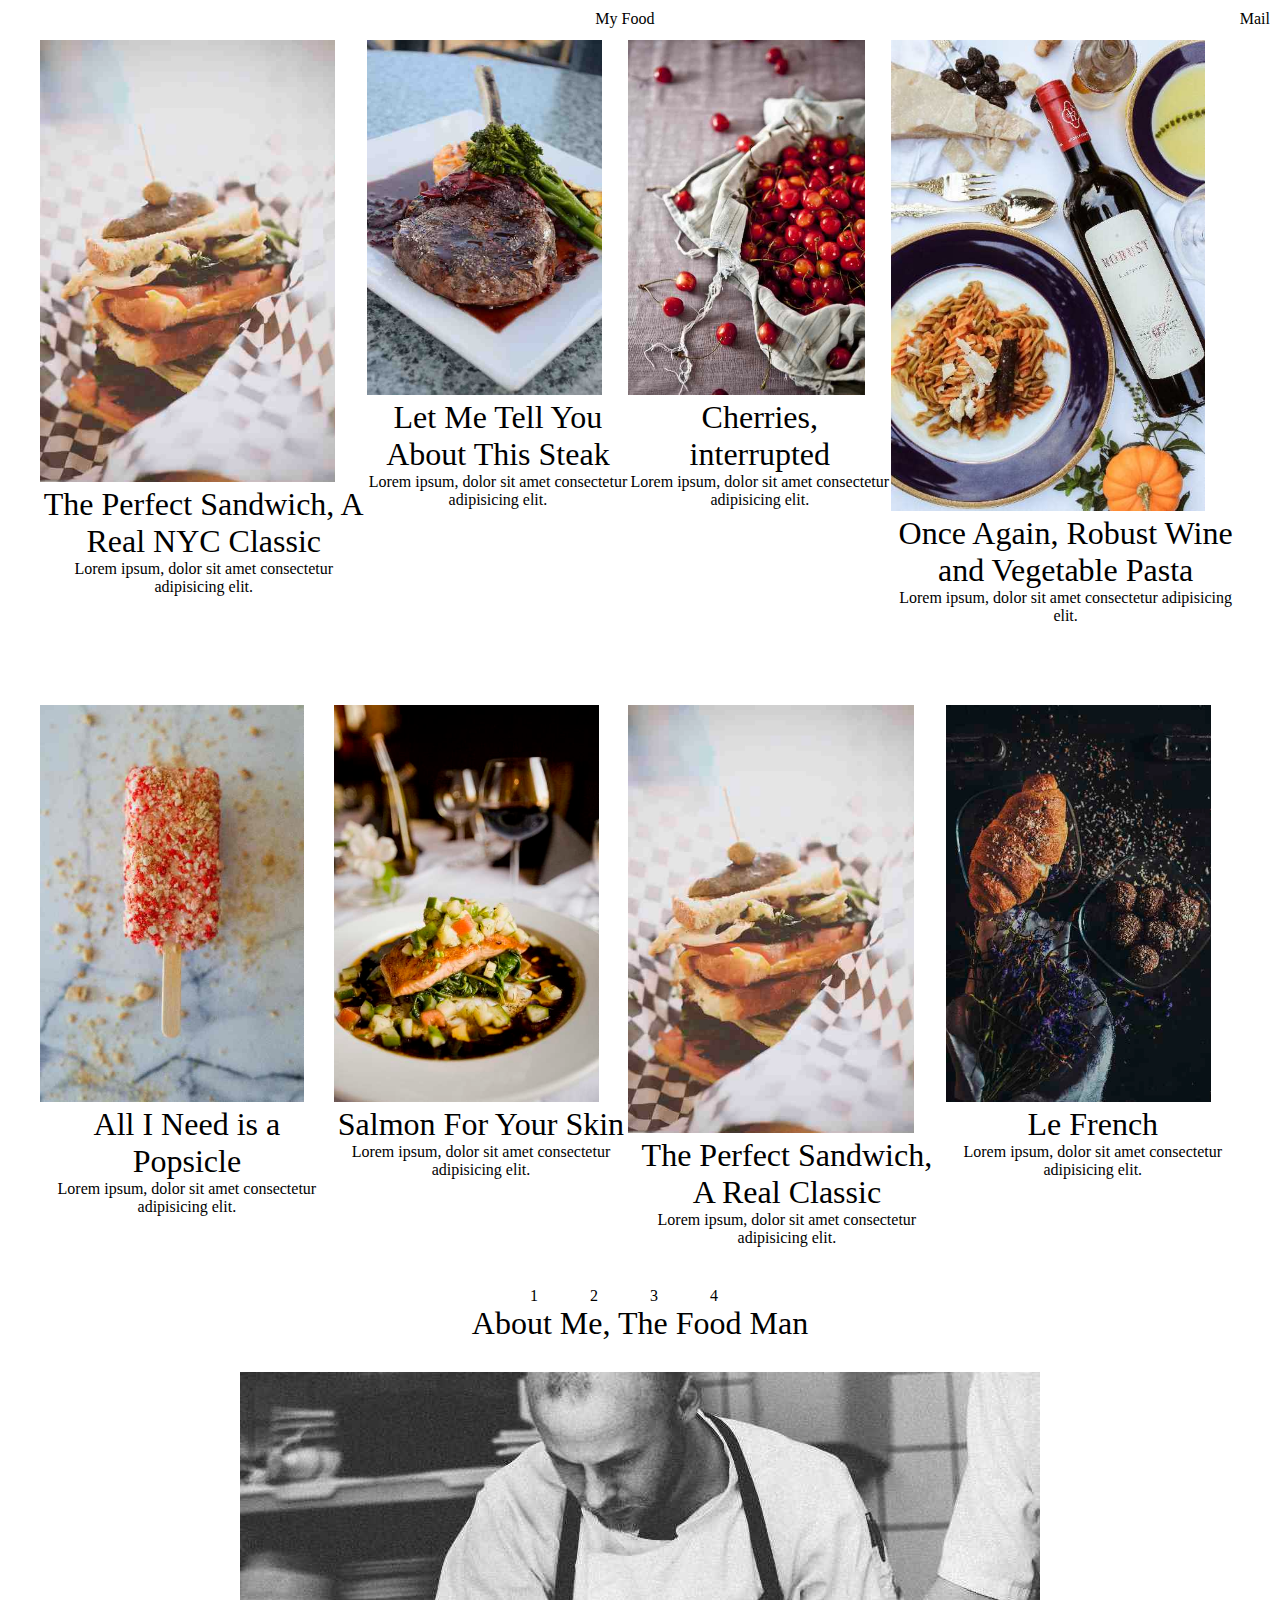
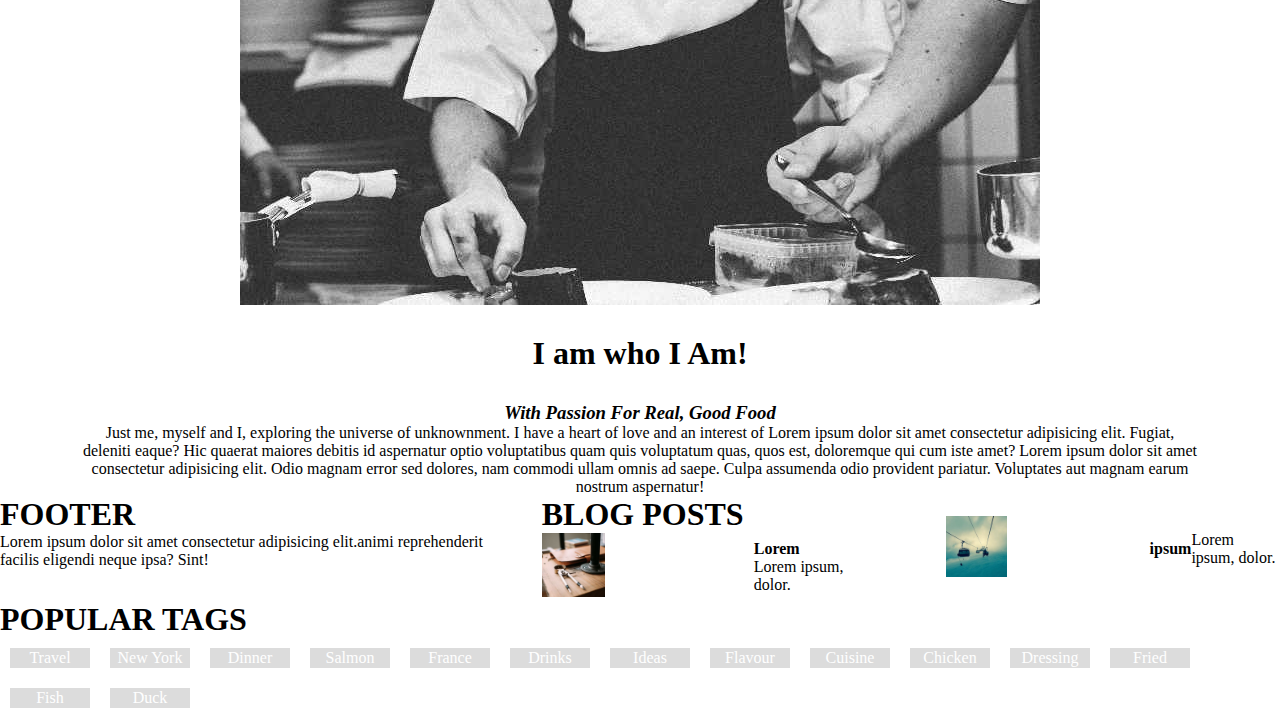
==== food.html @ cdf6f947 "new commit" ====
<!DOCTYPE html>
<html lang="en">
<head>
    <meta charset="UTF-8">
    <meta name="viewport" content="width=device-width, initial-scale=1.0">
    <link rel="stylesheet" href="food.css">
    <title>FOOD</title>
</head>
<body>
    <div class="container">
        <div></div>
        <div>My Food</div>
        <div>Mail</div>
    </div>
    <section>
        <div class="menu1">
            <div>
                <img src="sandwich.jpg" alt="">
                <h1>The Perfect Sandwich, A Real NYC Classic</h1>
                <p>Lorem ipsum, dolor sit amet consectetur adipisicing elit. </p>
            </div>
            <div>
                <img src="steak.jpg" alt="">
                <h1>Let Me Tell You About This Steak</h1>
                <p>Lorem ipsum, dolor sit amet consectetur adipisicing elit. </p>
            </div>
            <div>
                <img src="cherries.jpg" alt="">
                <h1>Cherries, interrupted</h1>
                <p>Lorem ipsum, dolor sit amet consectetur adipisicing elit. </p>
               
            </div>
            <div>
                
                <img src="wine.jpg" alt="">
                 <h1>Once Again, Robust Wine and Vegetable Pasta</h1>
                <p>Lorem ipsum, dolor sit amet consectetur adipisicing elit. </p> 
            </div>
        </div>
        <div class="menu2">
                <div>
                    <img src="popsicle.jpg" alt="">
                    <h1>All I Need is a Popsicle</h1>
                    <p>Lorem ipsum, dolor sit amet consectetur adipisicing elit. </p>
                </div>
                <div>
                    <img src="salmon.jpg" alt="">
                    <h1>Salmon For Your Skin</h1>
                    <p>Lorem ipsum, dolor sit amet consectetur adipisicing elit. </p>
                </div>
                <div>
                    <img src="sandwich.jpg" alt="">
                    <h1>The Perfect Sandwich, A Real Classic</h1>
                    <p>Lorem ipsum, dolor sit amet consectetur adipisicing elit. </p>
                </div>
                <div>
                    <img src="croissant.jpg" alt="">
                    <h1>Le French</h1>
                    <p>Lorem ipsum, dolor sit amet consectetur adipisicing elit. </p>
                </div>
            </div>
                <div class="para">
                    <div class="div">1</div>
                    <div class="div">2</div>
                    <div class="div">3</div>
                    <div class="div">4</div>
                </div>
       
    </section>
    <section class="sec3">
                <h1>About Me, The Food Man</h1>
                <div class="chef">
                    <img src="chef.jpg" alt="">
                </div>
                <div class="text">
                    <h1>I am who I Am!</h1>
                    <h3>With Passion For Real, Good Food</h3>
                    <p>Just me, myself and I, exploring the universe of unknownment. I have a heart of love and an interest of Lorem ipsum dolor sit amet consectetur adipisicing elit. Fugiat, deleniti eaque? Hic quaerat maiores debitis id aspernatur optio voluptatibus quam quis voluptatum quas, quos est, doloremque qui cum iste amet? Lorem ipsum dolor sit amet consectetur adipisicing elit. Odio magnam error sed dolores, nam commodi ullam omnis ad saepe. Culpa assumenda odio provident pariatur. Voluptates aut magnam earum nostrum aspernatur!</p>
                </div>
    </section>
    <section>
        <div class="boxes">
            <div class="box">
                <h1>FOOTER</h1>
                Lorem ipsum dolor sit amet consectetur adipisicing elit.animi reprehenderit facilis eligendi neque ipsa? Sint!
            </div>
            <div class="box">
                <h1>BLOG POSTS</h1>
                <div class="b1">
                    <div>
                        <img src="workshop.jpg" alt="">
                    </div>
                    <div>
                        <h4>Lorem</h4>
                        <p class="p">Lorem ipsum, dolor. </p>
                    </div>
                        
                    </div>
                </div>
                <div class="trait">

                </div>
                <div class="b1">
                    <div>
                        <img src="gondol.jpg" alt="">
                    </div>
                        <h4>ipsum</h4>
                        <p class="p">Lorem ipsum, dolor.</p>
                </div>
                
            </div>
            <div class="box">
                    <h1>POPULAR TAGS</h1>
                <div class="box-pop">
                    <div class="pop">Travel</div>
                    <div class="pop">New York</div>
                    <div class="pop">Dinner</div>
                    <div class="pop">Salmon</div>
                    <div class="pop">France</div>
                    <div class="pop">Drinks</div>
                    <div class="pop">Ideas</div>
                    <div class="pop">Flavour</div>
                    <div class="pop">Cuisine</div>
                    <div class="pop">Chicken</div>
                    <div class="pop">Dressing</div>
                    <div class="pop">Fried</div>
                    <div class="pop">Fish</div>
                    <div class="pop">Duck</div>
                </div>
            </div>
        </div>
    </section>
</body>
</html>
---- food.css ----
*{
    box-sizing: border-box;
    padding: 0;
    margin: 0;
}
body{
    background-color: white;
}
.container{
    display: flex;
    justify-content: space-between;
    padding: 10px;
    position: fixed;
    width: 100%;
    background-color: #fff;
    /* border: 1px solid #fff; */
    /* background-color:pink; */
}
.menu2{
    display: flex;
    justify-content: center;
    padding: 40px;
}
.menu1{
    display: flex;
    justify-content: center;
    padding: 40px;
}
.menu1 img{
    width: 90%;
}
.menu2 img{
    width: 90%;
}
.menu2 h1,p {
    font-weight: 200;
    text-align: center;
    /* padding: 10px; */
}
.menu1 h1,p {
    font-weight: 200;
    text-align: center;
    
}


.para{
    display: flex;
    justify-content: center;
    gap: 20px;
   
   
    
    
   
}
.div{
    width: 40px;
    /* height: 40px; */
}

.para .div:hover{
    /* width: 30px; */
    /* height:30px; */
    background-color: black;
    color: #fff;
    text-align: center;
    cursor: pointer;
    display: flex;
    justify-content: center;
    align-items: center;

   
}
.chef{
    display: flex;
    justify-content: center;
    align-items: center;
}
.sec3 h1{
    font-weight: 200;
    text-align: center;
    padding-bottom: 30px;
}
.sec3 h3{
    
}
.text h1{
    font-weight: bold;
    margin-top: 30px;
}
.text h3{
    font-style: italic;
    text-align: center;
}
.text{
    padding-left:  80px;
    padding-right: 80px;

}
.boxes{
    display: flex;
    justify-content: center;
    gap: 50px;
}
.b1{
    display: flex;
    align-items: center;
}
.b1 img{
    width: 30%;
}
.p{
    text-align: left;
}
.box-pop{
    display: flex;
    flex-wrap: wrap;
}

.pop{
    border: 1px solid gainsboro;
    background-color: gainsboro;
    margin: 10px;
    text-align: center;
    width: 80px;
    color: #fff;
}
.pop:hover{
    background-color: black;
    cursor: pointer;
}
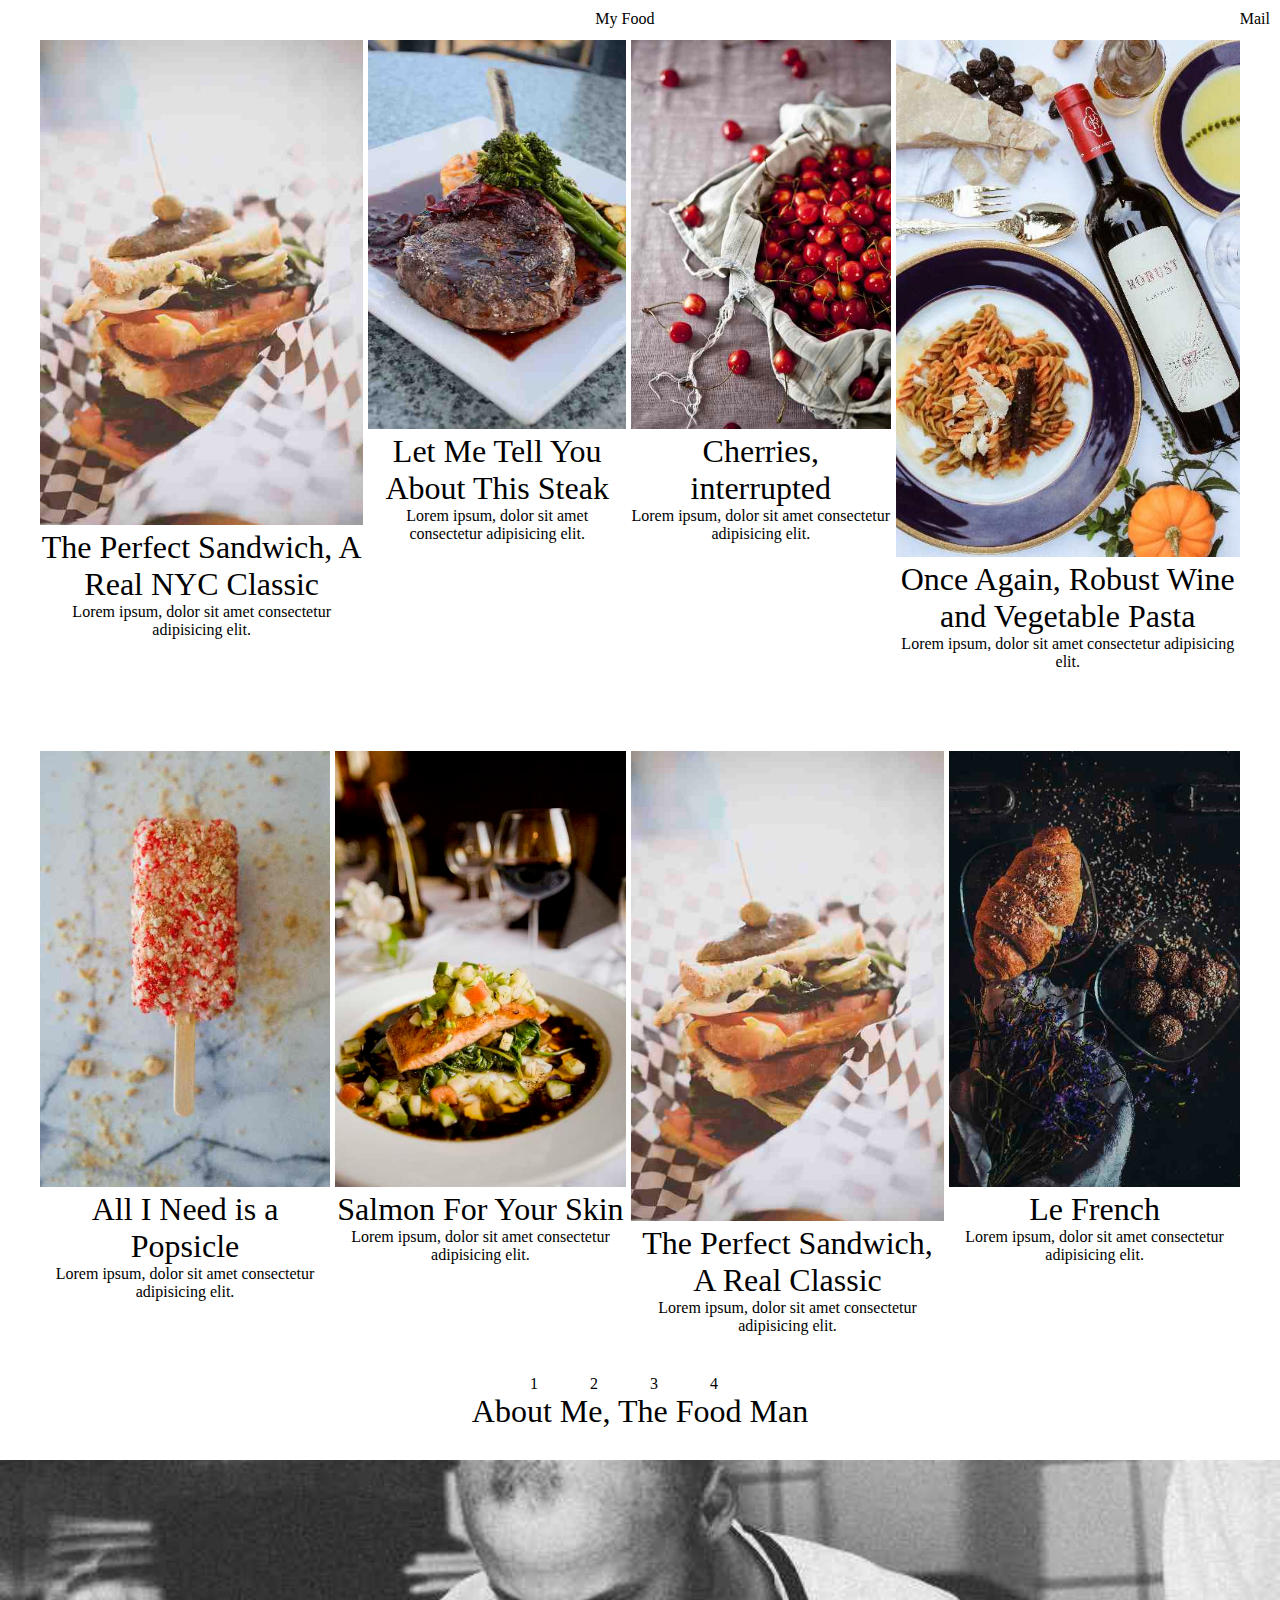
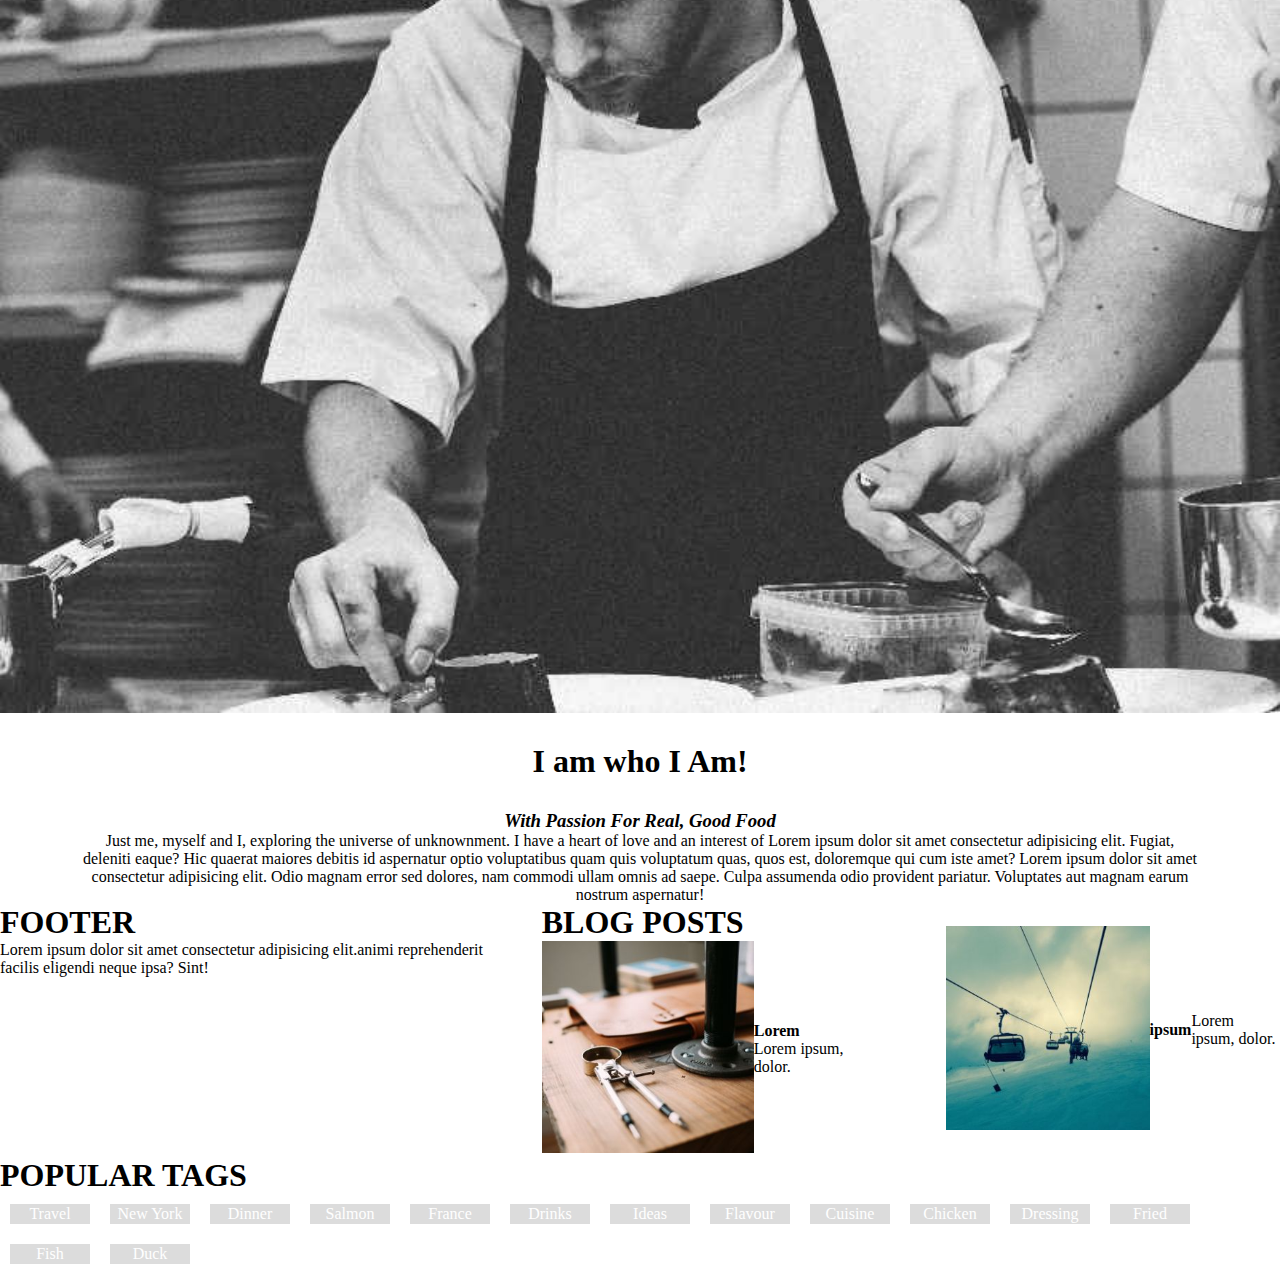
==== commit 330cd391: "pages responsives may bandit" ====
--- a/food.html
+++ b/food.html
@@ -65,7 +65,6 @@
                     <div class="div">3</div>
                     <div class="div">4</div>
                 </div>
-       
     </section>
     <section class="sec3">
                 <h1>About Me, The Food Man</h1>
@@ -107,7 +106,6 @@
                         <h4>ipsum</h4>
                         <p class="p">Lorem ipsum, dolor.</p>
                 </div>
-                
             </div>
             <div class="box">
                     <h1>POPULAR TAGS</h1>
--- a/food.css
+++ b/food.css
@@ -19,19 +19,17 @@
 .menu2{
     display: flex;
     justify-content: center;
+    gap: 5px;
     padding: 40px;
 }
 .menu1{
     display: flex;
     justify-content: center;
+    gap: 5px;
     padding: 40px;
 }
-.menu1 img{
-    width: 90%;
-}
-.menu2 img{
-    width: 90%;
-}
+
+
 .menu2 h1,p {
     font-weight: 200;
     text-align: center;
@@ -72,6 +70,12 @@
 
    
 }
+.menu1 img{
+    width: 100%;
+}
+.menu2 img{
+    width: 100%;
+}
 .chef{
     display: flex;
     justify-content: center;
@@ -107,8 +111,8 @@
     display: flex;
     align-items: center;
 }
-.b1 img{
-    width: 30%;
+.b1  div img{
+    width: 100%;
 }
 .p{
     text-align: left;
@@ -130,3 +134,6 @@
     background-color: black;
     cursor: pointer;
 }
+.chef img{
+    width: 100%;
+}